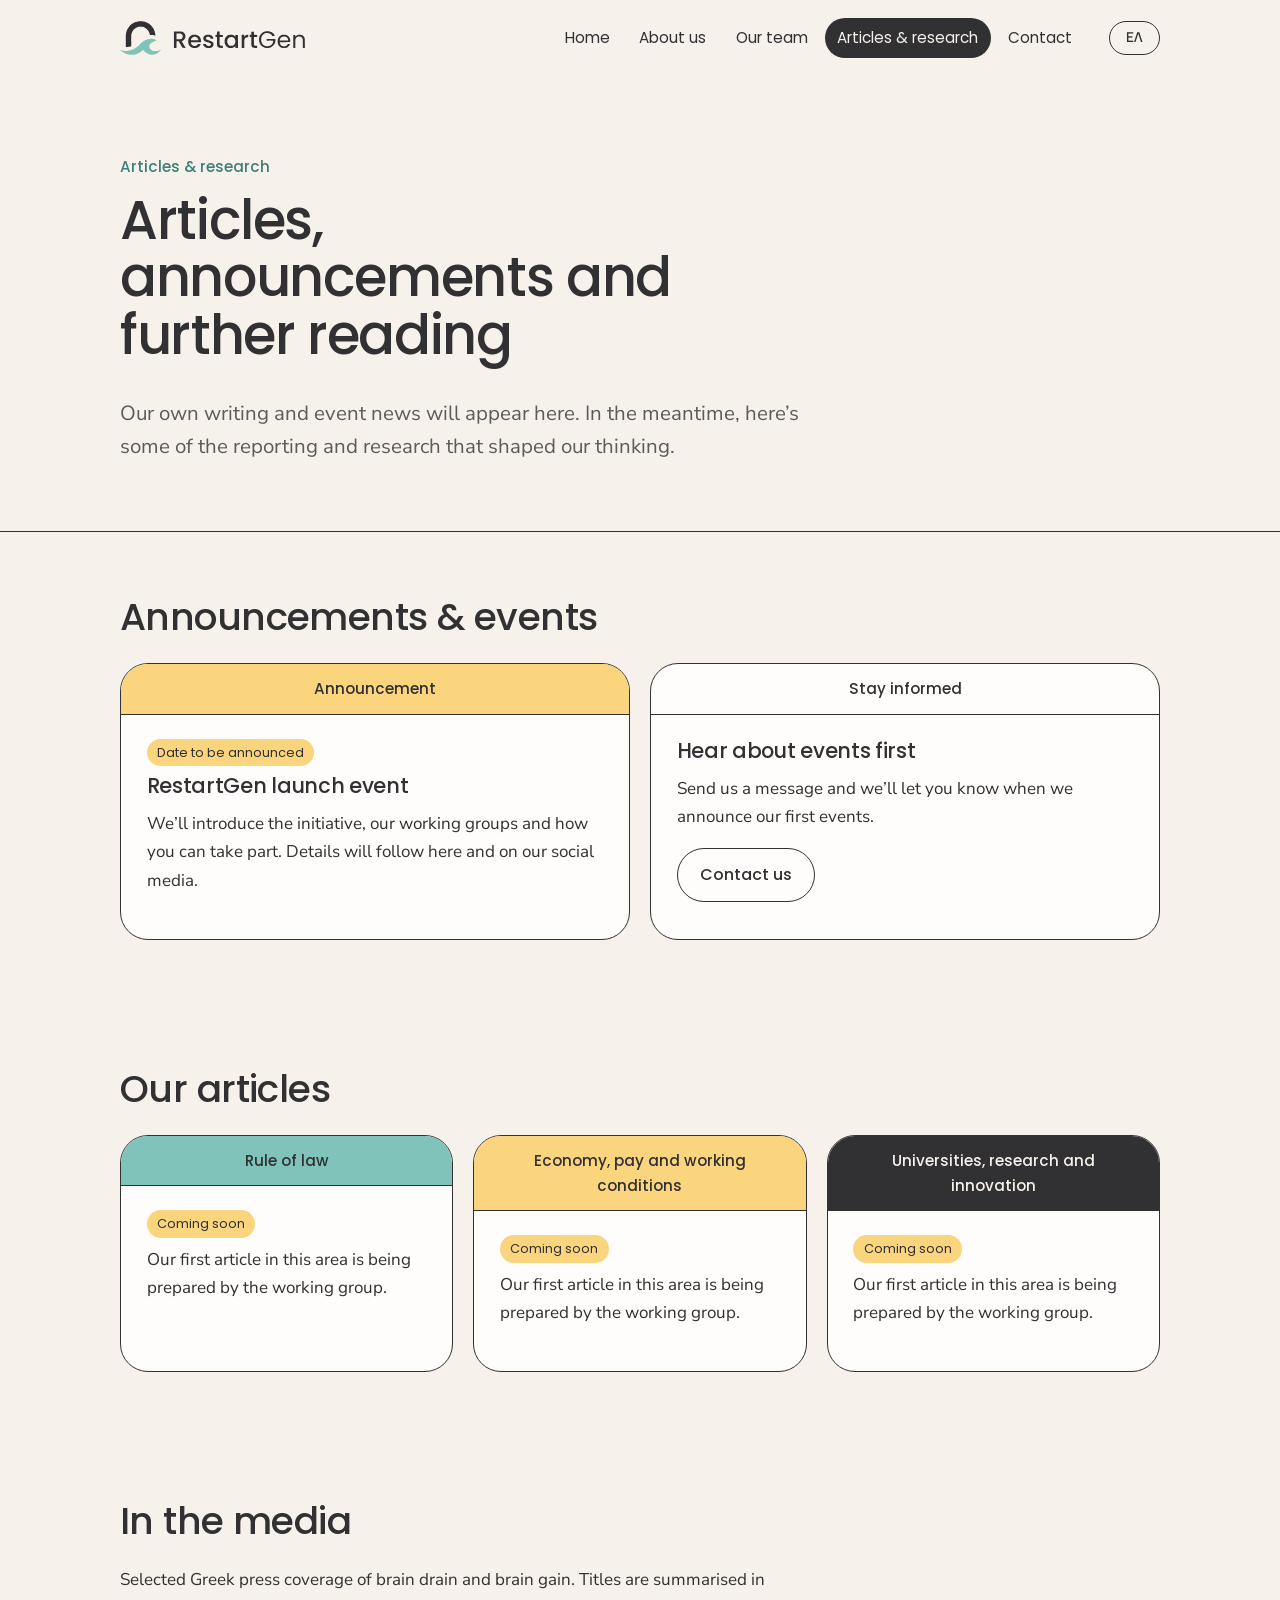
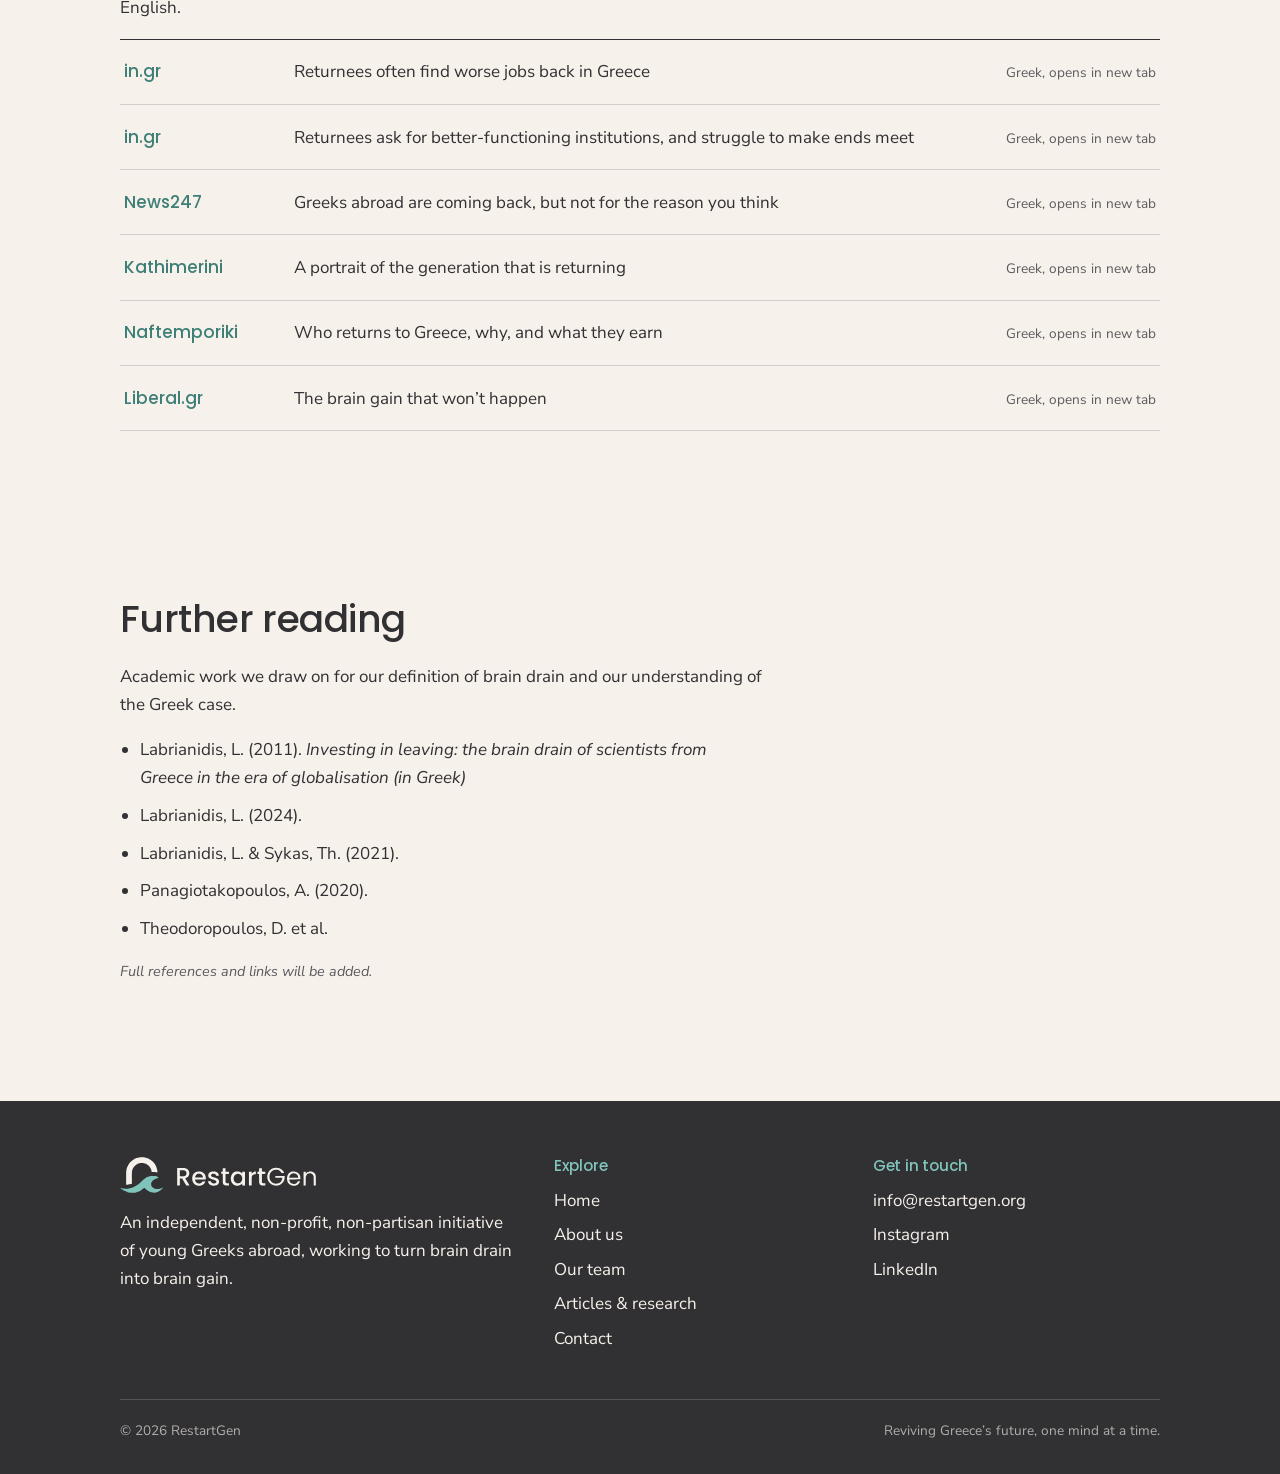
==== articles.html @ e57d02b1 "Add RestartGen website Static bilingual (EN/EL) site: home, about, team, articles and contact pages." ====
<!DOCTYPE html>
<html lang="en" data-lang="en">
<head>
<meta charset="utf-8">
<meta name="viewport" content="width=device-width, initial-scale=1">
<title>Articles &amp; research | RestartGen</title>
<meta name="description" content="RestartGen: an independent, non-profit initiative of young Greeks abroad working to turn Greek brain drain into brain gain.">
<meta property="og:title" content="Articles &amp; research | RestartGen">
<meta property="og:description" content="RestartGen: an independent, non-profit initiative of young Greeks abroad working to turn Greek brain drain into brain gain.">
<meta name="theme-color" content="#f7f1ec">
<link rel="icon" href="assets/favicon.svg" type="image/svg+xml">
<link rel="preconnect" href="https://fonts.googleapis.com">
<link rel="preconnect" href="https://fonts.gstatic.com" crossorigin>
<link href="https://fonts.googleapis.com/css2?family=Manrope:wght@400;500;600;700&family=Nunito+Sans:opsz,wght@6..12,400;6..12,600;6..12,700&family=Poppins:wght@400;500;600&display=swap" rel="stylesheet">
<link rel="stylesheet" href="css/style.css">
<script>try{if(localStorage.getItem('rg-lang')==='el'){document.documentElement.setAttribute('data-lang','el');document.documentElement.lang='el'}}catch(e){}</script>
</head>
<body data-title-en="Articles &amp; research | RestartGen" data-title-el="Άρθρα &amp; έρευνα | RestartGen">
<a class="skip" href="#main"><span lang="en">Skip to content</span><span lang="el">Μετάβαση στο περιεχόμενο</span></a>
<header class="site-header">
  <nav class="wrap nav" aria-label="Main">
    <a class="brand" href="index.html"><img src="assets/logo.svg" alt="RestartGen home" width="140" height="34"></a>
    <button class="menu-btn" aria-expanded="false" aria-controls="nav-links" data-aria-en="Open menu" data-aria-el="Άνοιγμα μενού" aria-label="Open menu">
      <svg viewBox="0 0 24 24" fill="none" stroke="currentColor" stroke-width="1.8" stroke-linecap="round"><path d="M4 7h16M4 12h16M4 17h16"/></svg>
    </button>
    <ul class="nav-links" id="nav-links"><li><a href="index.html"><span lang="en">Home</span><span lang="el">Αρχική</span></a></li><li><a href="about.html"><span lang="en">About us</span><span lang="el">Σχετικά με εμάς</span></a></li><li><a href="team.html"><span lang="en">Our team</span><span lang="el">Η ομάδα μας</span></a></li><li><a href="articles.html" aria-current="page"><span lang="en">Articles &amp; research</span><span lang="el">Άρθρα &amp; έρευνα</span></a></li><li><a href="contact.html"><span lang="en">Contact</span><span lang="el">Επικοινωνία</span></a></li></ul>
    <button class="lang-toggle" type="button" data-aria-en="Αλλαγή γλώσσας σε ελληνικά" data-aria-el="Switch language to English" aria-label="Αλλαγή γλώσσας σε ελληνικά"><span lang="en">ΕΛ</span><span lang="el">EN</span></button>
  </nav>
</header>
<main id="main">

<section class="page-hero">
  <div class="wrap">
    <p lang="en" class="kicker">Articles &amp; research</p><p lang="el" class="kicker">Άρθρα &amp; έρευνα</p>
    <h1 lang="en">Articles, announcements and further reading</h1><h1 lang="el">Άρθρα, ανακοινώσεις και περαιτέρω υλικό</h1>
    <p lang="en" class="lead">Our own writing and event news will appear here. In the meantime, here’s some of the reporting and research that shaped our thinking.</p><p lang="el" class="lead">Εδώ θα δημοσιεύονται τα άρθρα και οι ανακοινώσεις μας. Στο μεταξύ, ακολουθεί μέρος της αρθρογραφίας και της έρευνας που διαμόρφωσε τη σκέψη μας.</p>
  </div>
</section>
<section class="section-tight">
  <div class="wrap">
    <h2 lang="en">Announcements &amp; events</h2><h2 lang="el">Ανακοινώσεις &amp; εκδηλώσεις</h2>
    <!-- To add an announcement: copy the panel below and change the text, date and link. -->
    <div class="grid-2" style="margin-top:1.5rem">
      <div class="panel yellow"><div class="panel-label"><span lang="en">Announcement</span><span lang="el">Ανακοίνωση</span></div><div class="panel-body"><p class="card-meta"><span class="tag soon"><span lang="en">Date to be announced</span><span lang="el">Η ημερομηνία θα ανακοινωθεί</span></span></p><h3 lang="en">RestartGen launch event</h3><h3 lang="el">Εκδήλωση παρουσίασης του RestartGen</h3><p lang="en">We’ll introduce the initiative, our working groups and how you can take part. Details will follow here and on our social media.</p><p lang="el">Θα παρουσιάσουμε την πρωτοβουλία, τις ομάδες εργασίας και τρόπους συμμετοχής. Λεπτομέρειες σύντομα εδώ και στα μέσα κοινωνικής δικτύωσης.</p></div></div>
      <div class="panel "><div class="panel-label"><span lang="en">Stay informed</span><span lang="el">Μείνετε ενημερωμένοι</span></div><div class="panel-body"><h3 lang="en">Hear about events first</h3><h3 lang="el">Μάθετε πρώτοι για τις εκδηλώσεις</h3><p lang="en">Send us a message and we’ll let you know when we announce our first events.</p><p lang="el">Στείλτε μας μήνυμα και θα σας ενημερώσουμε όταν ανακοινώσουμε τις πρώτες μας εκδηλώσεις.</p><a class="btn btn-ghost" href="contact.html"><span lang="en">Contact us</span><span lang="el">Επικοινωνήστε μαζί μας</span></a></div></div>
    </div>
  </div>
</section>
<section class="section-tight">
  <div class="wrap">
    <h2 lang="en">Our articles</h2><h2 lang="el">Τα άρθρα μας</h2>
    <!-- To publish an article: replace a "Coming soon" panel with the title, date, a short summary and a link to the article page. -->
    <div class="grid-3" style="margin-top:1.5rem">
      <div class="panel teal"><div class="panel-label"><span lang="en">Rule of law</span><span lang="el">Κράτος Δικαίου</span></div><div class="panel-body"><p class="card-meta"><span class="tag soon"><span lang="en">Coming soon</span><span lang="el">Σύντομα</span></span></p><p lang="en">Our first article in this area is being prepared by the working group.</p><p lang="el">Το πρώτο μας άρθρο σε αυτόν τον άξονα ετοιμάζεται από την ομάδα εργασίας.</p></div></div><div class="panel yellow"><div class="panel-label"><span lang="en">Economy, pay and working conditions</span><span lang="el">Οικονομία, μισθοί και εργασιακές συνθήκες</span></div><div class="panel-body"><p class="card-meta"><span class="tag soon"><span lang="en">Coming soon</span><span lang="el">Σύντομα</span></span></p><p lang="en">Our first article in this area is being prepared by the working group.</p><p lang="el">Το πρώτο μας άρθρο σε αυτόν τον άξονα ετοιμάζεται από την ομάδα εργασίας.</p></div></div><div class="panel dark"><div class="panel-label"><span lang="en">Universities, research and innovation</span><span lang="el">Πανεπιστήμια, έρευνα και καινοτομία</span></div><div class="panel-body"><p class="card-meta"><span class="tag soon"><span lang="en">Coming soon</span><span lang="el">Σύντομα</span></span></p><p lang="en">Our first article in this area is being prepared by the working group.</p><p lang="el">Το πρώτο μας άρθρο σε αυτόν τον άξονα ετοιμάζεται από την ομάδα εργασίας.</p></div></div>
    </div>
  </div>
</section>
<section class="section-tight">
  <div class="wrap">
    <h2 lang="en">In the media</h2><h2 lang="el">Στα ΜΜΕ</h2>
    <p lang="en">Selected Greek press coverage of brain drain and brain gain. Titles are summarised in English.</p><p lang="el">Επιλεγμένη αρθρογραφία του ελληνικού Τύπου για το brain drain και το brain gain.</p>
    <ul class="link-list"><li><a href="https://www.in.gr/2024/10/31/economy/brain-drain-xeiroteres-douleies-vriskoun-osoi-gyrizoun-piso-stin-ellada/" target="_blank" rel="noopener"><span class="src">in.gr</span><span><span lang="en">Returnees often find worse jobs back in Greece</span><span lang="el">Όσοι γυρίζουν πίσω βρίσκουν χειρότερες δουλειές</span></span><span class="ext"><span lang="en">Greek, opens in new tab</span><span lang="el">Νέα καρτέλα</span></span></a></li><li><a href="https://www.in.gr/2024/10/29/economy/oikonomikes-eidiseis/brain-gain-kalyteri-leitourgia-ton-thesmon-zitoun-oi-epanapatristhentes-dyskola-ta-vgazoun-pera-stin-ellada/" target="_blank" rel="noopener"><span class="src">in.gr</span><span><span lang="en">Returnees ask for better-functioning institutions, and struggle to make ends meet</span><span lang="el">Οι επαναπατρισθέντες ζητούν καλύτερη λειτουργία των θεσμών και δυσκολεύονται να τα βγάλουν πέρα</span></span><span class="ext"><span lang="en">Greek, opens in new tab</span><span lang="el">Νέα καρτέλα</span></span></a></li><li><a href="https://www.news247.gr/magazine/reportage/brain-gain-oi-ellines-tou-exoterikou-girizoun-alla-oxi-gi-afto-pou-nomizeis/" target="_blank" rel="noopener"><span class="src">News247</span><span><span lang="en">Greeks abroad are coming back, but not for the reason you think</span><span lang="el">Οι Έλληνες του εξωτερικού γυρίζουν, αλλά όχι γι’ αυτό που νομίζεις</span></span><span class="ext"><span lang="en">Greek, opens in new tab</span><span lang="el">Νέα καρτέλα</span></span></a></li><li><a href="https://www.kathimerini.gr/society/563291455/brain-gain-i-aktinografia-tis-genias-poy-epistrefei/" target="_blank" rel="noopener"><span class="src">Kathimerini</span><span><span lang="en">A portrait of the generation that is returning</span><span lang="el">Η ακτινογραφία της γενιάς που επιστρέφει</span></span><span class="ext"><span lang="en">Greek, opens in new tab</span><span lang="el">Νέα καρτέλα</span></span></a></li><li><a href="https://www.naftemporiki.gr/finance/economy/1810088/brain-drain-poioi-kai-giati-epistrefoyn-stin-ellada-poios-o-mesos-misthos-toys/" target="_blank" rel="noopener"><span class="src">Naftemporiki</span><span><span lang="en">Who returns to Greece, why, and what they earn</span><span lang="el">Ποιοι και γιατί επιστρέφουν στην Ελλάδα και ποιος ο μέσος μισθός τους</span></span><span class="ext"><span lang="en">Greek, opens in new tab</span><span lang="el">Νέα καρτέλα</span></span></a></li><li><a href="https://www.liberal.gr/oikonomia/brain-gain-poy-den-tha-symbei" target="_blank" rel="noopener"><span class="src">Liberal.gr</span><span><span lang="en">The brain gain that won’t happen</span><span lang="el">Το brain gain που δεν θα συμβεί</span></span><span class="ext"><span lang="en">Greek, opens in new tab</span><span lang="el">Νέα καρτέλα</span></span></a></li></ul>
  </div>
</section>
<section class="section">
  <div class="wrap">
    <h2 lang="en">Further reading</h2><h2 lang="el">Βιβλιογραφία</h2>
    <p lang="en">Academic work we draw on for our definition of brain drain and our understanding of the Greek case.</p><p lang="el">Ακαδημαϊκή βιβλιογραφία στην οποία βασίζεται ο ορισμός του brain drain και η κατανόηση της ελληνικής περίπτωσης.</p>
    <ul class="refs">
      <li>Labrianidis, L. (2011). <span lang="en"><em>Investing in leaving: the brain drain of scientists from Greece in the era of globalisation (in Greek)</em></span><span lang="el"><em>Επενδύοντας στη φυγή: η διαρροή επιστημόνων από την Ελλάδα την εποχή της παγκοσμιοποίησης</em></span></li>
      <li>Labrianidis, L. (2024).</li>
      <li><span lang="en">Labrianidis, L. &amp; Sykas, Th. (2021).</span><span lang="el">Λαμπριανίδης, Λ. &amp; Σύκας, Θ. (2021).</span></li>
      <li>Panagiotakopoulos, A. (2020).</li>
      <li>Theodoropoulos, D. et al.</li>
    </ul>
    <p lang="en" class="placeholder-note">Full references and links will be added.</p><p lang="el" class="placeholder-note">Οι πλήρεις παραπομπές και σύνδεσμοι θα προστεθούν.</p>
  </div>
</section>

</main>
<footer class="site-footer">
  <div class="wrap">
    <div class="footer-grid">
      <div>
        <img src="assets/logo-cream.svg" alt="RestartGen" width="150" height="36">
        <p lang="en">An independent, non-profit, non-partisan initiative of young Greeks abroad, working to turn brain drain into brain gain.</p><p lang="el">Μια ανεξάρτητη, μη κερδοσκοπική, μη κομματική πρωτοβουλία νέων Ελλήνων του εξωτερικού για τη μεταστροφή του brain drain σε brain gain.</p>
      </div>
      <div>
        <h4><span lang="en">Explore</span><span lang="el">Πλοήγηση</span></h4>
        <ul><li><a href="index.html"><span lang="en">Home</span><span lang="el">Αρχική</span></a></li><li><a href="about.html"><span lang="en">About us</span><span lang="el">Σχετικά με εμάς</span></a></li><li><a href="team.html"><span lang="en">Our team</span><span lang="el">Η ομάδα μας</span></a></li><li><a href="articles.html"><span lang="en">Articles &amp; research</span><span lang="el">Άρθρα &amp; έρευνα</span></a></li><li><a href="contact.html"><span lang="en">Contact</span><span lang="el">Επικοινωνία</span></a></li></ul>
      </div>
      <div>
        <h4><span lang="en">Get in touch</span><span lang="el">Επικοινωνία</span></h4>
        <ul>
          <li><a href="mailto:info@restartgen.org">info@restartgen.org</a></li>
          <li><a href="https://www.instagram.com/restartgen/" target="_blank" rel="noopener">Instagram</a></li>
          <li><a href="https://www.linkedin.com/company/restartgen/" target="_blank" rel="noopener">LinkedIn</a></li>
        </ul>
      </div>
    </div>
    <div class="footer-small">
      <span>© <span data-year>2026</span> RestartGen</span>
      <span><span lang="en">Reviving Greece’s future, one mind at a time.</span><span lang="el">Αναζωογονώντας το μέλλον της Ελλάδας, ένα μυαλό τη φορά.</span></span>
    </div>
  </div>
</footer>
<script src="js/main.js"></script>
</body>
</html>
---- css/style.css ----
/* RestartGen — site styles
   Brand: Poppins (headings), Avenir Next (body). Greek text falls back to Manrope,
   because Poppins and Nunito Sans have no Greek glyphs. */
:root{
  --teal:#7fc3ba;      /* brand teal */
  --teal-deep:#3d7f76; /* darker teal for small text & links (readable on cream) */
  --yellow:#fad57e;    /* brand yellow */
  --ink:#313032;       /* brand charcoal */
  --cream:#f7f1ec;     /* brand cream */
  --paper:#fffdfb;     /* panel surface */
  --ink-soft:#5b5a5d;
  --line:#313032;
  --font-head:"Poppins","Manrope",system-ui,sans-serif;
  --font-body:"Avenir Next","Nunito Sans","Manrope",system-ui,sans-serif;
  --wrap:1120px;
  --r-lg:28px; --r-md:18px;
}
:lang(el){
  --font-head:"Manrope","Poppins",system-ui,sans-serif;
  --font-body:"Manrope","Nunito Sans",system-ui,sans-serif;
}
*,*::before,*::after{box-sizing:border-box}
html{scroll-behavior:smooth;-webkit-text-size-adjust:100%}
@media (prefers-reduced-motion:reduce){html{scroll-behavior:auto}*{animation:none!important;transition:none!important}}
body{margin:0;background:var(--cream);color:var(--ink);font-family:var(--font-body);font-size:1.0625rem;line-height:1.65}
img,svg{max-width:100%;display:block}
a{color:var(--teal-deep);text-underline-offset:.18em;text-decoration-thickness:1.5px}
a:hover{color:var(--ink)}
:focus-visible{outline:3px solid var(--teal-deep);outline-offset:3px;border-radius:6px}
h1,h2,h3,h4{font-family:var(--font-head);font-weight:500;line-height:1.15;letter-spacing:-.015em;margin:0 0 .6em}
h1{font-size:clamp(2.3rem,5.4vw,4.2rem);line-height:1.06;letter-spacing:-.025em}
h2{font-size:clamp(1.65rem,3vw,2.35rem)}
h3{font-size:1.3rem}
p{margin:0 0 1em;max-width:66ch}
ul{padding-left:1.2em;margin:0 0 1em}
li{margin-bottom:.35em;max-width:62ch}

/* language switching: only the active language is shown */
html[data-lang="en"] [lang="el"]:not(html),
html[data-lang="el"] [lang="en"]:not(html){display:none!important}

.wrap{max-width:var(--wrap);margin:0 auto;padding:0 clamp(1.25rem,4vw,2.5rem)}
.skip{position:absolute;left:-999px;top:0;background:var(--ink);color:var(--cream);padding:.6rem 1rem;z-index:100}
.skip:focus{left:1rem;top:1rem}

/* header */
.site-header{position:sticky;top:0;z-index:50;background:rgba(247,241,236,.94);backdrop-filter:blur(8px);border-bottom:1.5px solid transparent;transition:border-color .2s}
.site-header.scrolled{border-bottom-color:rgba(49,48,50,.12)}
.nav{display:flex;align-items:center;gap:1.5rem;height:76px}
.brand img{height:34px;width:auto}
.nav-links{display:flex;gap:.25rem;margin-left:auto;list-style:none;padding:0;margin-bottom:0}
.nav-links li{margin:0}
.nav-links a{display:block;padding:.45rem .8rem;border-radius:999px;color:var(--ink);text-decoration:none;font-family:var(--font-head);font-size:.95rem}
.nav-links a:hover{background:rgba(127,195,186,.25)}
.nav-links a[aria-current="page"]{background:var(--ink);color:var(--cream)}
.lang-toggle{font-family:var(--font-head);font-size:.85rem;font-weight:600;border:1.5px solid var(--ink);background:transparent;color:var(--ink);border-radius:999px;padding:.35rem .8rem;cursor:pointer;min-width:3.2rem}
.lang-toggle:hover{background:var(--yellow)}
.menu-btn{display:none;background:none;border:0;padding:.5rem;cursor:pointer;color:var(--ink)}
.menu-btn svg{width:28px;height:28px}
@media (max-width:900px){
  .menu-btn{display:block;margin-left:auto}
  .lang-toggle{order:3}
  .nav-links{position:absolute;top:76px;left:0;right:0;flex-direction:column;background:var(--cream);padding:.75rem clamp(1.25rem,4vw,2.5rem) 1.5rem;border-bottom:1.5px solid rgba(49,48,50,.15);display:none;margin:0}
  .nav-links.open{display:flex}
  .nav-links a{padding:.75rem 1rem;font-size:1.05rem}
}

/* buttons */
.btn{display:inline-flex;align-items:center;gap:.5rem;font-family:var(--font-head);font-weight:500;font-size:1rem;padding:.8rem 1.4rem;border-radius:999px;text-decoration:none;border:1.5px solid var(--ink);cursor:pointer;transition:background .15s,color .15s}
.btn-primary{background:var(--ink);color:var(--cream)}
.btn-primary:hover{background:var(--teal-deep);border-color:var(--teal-deep);color:#fff}
.btn-ghost{background:transparent;color:var(--ink)}
.btn-ghost:hover{background:var(--yellow);color:var(--ink)}
.btn-row{display:flex;flex-wrap:wrap;gap:.75rem;margin-top:1.75rem}

/* sections */
.section{padding:clamp(3.5rem,8vw,6.5rem) 0}
.section-tight{padding:clamp(2.5rem,5vw,4rem) 0}
.lead{font-size:clamp(1.1rem,1.6vw,1.3rem);line-height:1.6;color:var(--ink-soft);max-width:58ch}
.kicker{font-family:var(--font-head);font-size:.95rem;color:var(--teal-deep);margin-bottom:.8rem;font-weight:500}

/* home hero: the brand mark is the hero */
.hero{position:relative;overflow:hidden;padding:clamp(3rem,7vw,6rem) 0 clamp(3.5rem,8vw,7rem)}
.hero-grid{display:grid;grid-template-columns:minmax(0,1.25fr) minmax(0,1fr);gap:clamp(1.5rem,4vw,4rem);align-items:center}
.hero h1{max-width:13ch}
.hero-mark{width:min(100%,460px);height:auto;justify-self:end;animation:rise 1.1s cubic-bezier(.2,.7,.2,1) both}
@keyframes rise{from{opacity:0;transform:translateY(28px)}to{opacity:1;transform:none}}
@media (max-width:820px){.hero-grid{grid-template-columns:1fr}.hero-mark{width:140px;justify-self:start;order:-1}}

/* page hero (inner pages) */
.page-hero{padding:clamp(3rem,6vw,5rem) 0 clamp(2rem,4vw,3rem);border-bottom:1.5px solid var(--line)}
.page-hero h1{font-size:clamp(2.1rem,4.5vw,3.4rem);max-width:18ch}

/* panels: the labelled box from the brand guidelines */
.panel{background:var(--paper);border:1.5px solid var(--line);border-radius:var(--r-lg);overflow:hidden;display:flex;flex-direction:column}
.panel-label{font-family:var(--font-head);font-size:.95rem;font-weight:500;padding:.75rem 1.5rem;border-bottom:1.5px solid var(--line);text-align:center}
.panel-body{padding:1.5rem 1.6rem 1.7rem;flex:1}
.panel-body p:last-child,.panel-body ul:last-child{margin-bottom:0}
.panel.teal .panel-label{background:var(--teal)}
.panel.yellow .panel-label{background:var(--yellow)}
.panel.dark .panel-label{background:var(--ink);color:var(--cream)}
a.panel{color:inherit;text-decoration:none;transition:transform .15s}
a.panel:hover{transform:translateY(-3px)}
a.panel:hover .panel-label{background:var(--yellow)}
.grid-3{display:grid;grid-template-columns:repeat(3,minmax(0,1fr));gap:1.25rem}
.grid-2{display:grid;grid-template-columns:repeat(2,minmax(0,1fr));gap:1.25rem}
@media (max-width:900px){.grid-3{grid-template-columns:1fr}}
@media (max-width:700px){.grid-2{grid-template-columns:1fr}}
.section-head{display:flex;justify-content:space-between;align-items:end;gap:2rem;flex-wrap:wrap;margin-bottom:2rem}
.section-head h2{margin:0;max-width:22ch}

/* "what we do" – plain columns divided by rules, not cards */
.pillars{display:grid;grid-template-columns:repeat(3,1fr);border-top:1.5px solid var(--line)}
.pillars > div{padding:1.6rem 1.6rem 0 0}
.pillars > div + div{padding-left:1.6rem;border-left:1.5px solid rgba(49,48,50,.2)}
@media (max-width:820px){.pillars{grid-template-columns:1fr}.pillars>div+div{padding-left:0;border-left:0;border-top:1.5px solid rgba(49,48,50,.2)}.pillars>div{padding:1.4rem 0}}

/* dark band with the yellow wave asset */
.band{background:var(--ink);color:var(--cream);position:relative;overflow:hidden}
.band a{color:var(--yellow)}
.band .lead{color:rgba(247,241,236,.8)}
.band-grid{display:grid;grid-template-columns:auto 1fr;gap:clamp(1.5rem,5vw,4rem);align-items:center}
.band-wave{width:clamp(120px,18vw,220px)}
.band h2{max-width:24ch}
.band .btn-ghost{border-color:var(--cream);color:var(--cream)}
.band .btn-ghost:hover{background:var(--yellow);color:var(--ink);border-color:var(--yellow)}
@media (max-width:700px){.band-grid{grid-template-columns:1fr}}

/* about page */
.doc{display:grid;grid-template-columns:220px minmax(0,1fr);gap:clamp(2rem,5vw,4.5rem);align-items:start}
.toc{position:sticky;top:100px;font-family:var(--font-head);font-size:.92rem}
.toc ol{list-style:none;padding:0;margin:0;border-left:1.5px solid rgba(49,48,50,.2)}
.toc li{margin:0}
.toc a{display:block;padding:.35rem 0 .35rem 1rem;color:var(--ink-soft);text-decoration:none;margin-left:-1.5px;border-left:1.5px solid transparent}
.toc a:hover,.toc a.active{color:var(--ink);border-left-color:var(--teal-deep)}
.doc section{padding-bottom:3rem;margin-bottom:3rem;border-bottom:1.5px solid rgba(49,48,50,.15);scroll-margin-top:100px}
.doc section:last-child{border-bottom:0}
.quote{font-family:var(--font-head);font-size:clamp(1.3rem,2.4vw,1.75rem);line-height:1.35;border-left:4px solid var(--yellow);padding-left:1.25rem;margin:1.5rem 0;max-width:34ch}
.signoff{font-family:var(--font-head);color:var(--ink-soft)}
@media (max-width:900px){.doc{grid-template-columns:1fr}.toc{position:static}.toc ol{display:flex;flex-wrap:wrap;gap:.25rem .5rem;border:0}.toc a{border:1.5px solid rgba(49,48,50,.25);border-radius:999px;padding:.3rem .8rem;margin:0}}
.def-list{display:grid;grid-template-columns:repeat(2,minmax(0,1fr));gap:1rem;margin-top:1.5rem}
@media (max-width:700px){.def-list{grid-template-columns:1fr}}
.def{background:var(--paper);border:1.5px solid var(--line);border-radius:var(--r-md);padding:1.2rem 1.3rem}
.def strong{display:block;font-family:var(--font-head);font-weight:500;margin-bottom:.3rem}
.means{display:grid;grid-template-columns:repeat(2,minmax(0,1fr));gap:.5rem 2rem;list-style:none;padding:0}
.means li{padding:.6rem 0 .6rem 1.6rem;border-bottom:1px solid rgba(49,48,50,.15);position:relative;margin:0}
.means li::before{content:"";position:absolute;left:0;top:1.05rem;width:.7rem;height:.7rem;border-radius:50%;background:var(--teal)}
@media (max-width:700px){.means{grid-template-columns:1fr}}

/* team */
.person{text-align:left}
.avatar{aspect-ratio:1;border-radius:50%;background:var(--teal);display:grid;place-items:center;width:132px;margin-bottom:1.1rem;font-family:var(--font-head);font-size:2.4rem;font-weight:500;color:var(--ink);overflow:hidden;position:relative}
.avatar img{width:100%;height:100%;object-fit:cover}
.avatar.yellow{background:var(--yellow)}
.avatar.empty{background:transparent;border:1.5px dashed rgba(49,48,50,.45);color:var(--ink-soft);font-size:1.6rem}
.person h3{margin-bottom:.15rem}
.role{color:var(--teal-deep);font-family:var(--font-head);font-size:.95rem;margin-bottom:.8rem}
.placeholder-note{font-size:.9rem;color:var(--ink-soft);font-style:italic}

/* articles */
.card-meta{font-size:.88rem;color:var(--ink-soft);margin-bottom:.5rem}
.tag{display:inline-block;font-family:var(--font-head);font-size:.8rem;padding:.2rem .65rem;border-radius:999px;background:rgba(127,195,186,.35);color:var(--ink);margin-right:.35rem}
.tag.soon{background:var(--yellow)}
.link-list{list-style:none;padding:0;margin:0;border-top:1.5px solid var(--line)}
.link-list li{margin:0;max-width:none;border-bottom:1px solid rgba(49,48,50,.18)}
.link-list a{display:grid;grid-template-columns:150px minmax(0,1fr) auto;gap:1.25rem;align-items:baseline;padding:1.1rem .25rem;color:var(--ink);text-decoration:none}
.link-list a:hover{background:var(--paper)}
.link-list .src{font-family:var(--font-head);font-weight:500;color:var(--teal-deep)}
.link-list .ext{font-size:.85rem;color:var(--ink-soft)}
@media (max-width:700px){.link-list a{grid-template-columns:1fr;gap:.2rem}}
.refs li{margin-bottom:.6rem}

/* contact */
.contact-grid{display:grid;grid-template-columns:minmax(0,1.4fr) minmax(0,1fr);gap:clamp(1.5rem,4vw,3.5rem);align-items:start}
@media (max-width:860px){.contact-grid{grid-template-columns:1fr}}
.form{display:grid;gap:1.1rem}
.field label{display:block;font-family:var(--font-head);font-size:.95rem;font-weight:500;margin-bottom:.35rem}
.field input,.field select,.field textarea{width:100%;font:inherit;color:var(--ink);background:#fff;border:1.5px solid var(--line);border-radius:14px;padding:.75rem .9rem}
.field textarea{min-height:170px;resize:vertical}
.field input:focus,.field select:focus,.field textarea:focus{outline:3px solid var(--teal);outline-offset:1px}
.row-2{display:grid;grid-template-columns:1fr 1fr;gap:1.1rem}
@media (max-width:560px){.row-2{grid-template-columns:1fr}}
.check{display:flex;gap:.6rem;align-items:flex-start;font-size:.95rem}
.check input{margin-top:.35rem;width:1.1rem;height:1.1rem;accent-color:var(--teal-deep)}
.hidden{display:none}
.side-list{list-style:none;padding:0;margin:0}
.side-list li{padding:.55rem 0;border-bottom:1px solid rgba(49,48,50,.15);margin:0}

/* footer */
.site-footer{background:var(--ink);color:var(--cream);padding:3.5rem 0 2rem;margin-top:0}
.site-footer a{color:var(--cream);text-decoration:none}
.site-footer a:hover{color:var(--yellow)}
.footer-grid{display:grid;grid-template-columns:1.4fr 1fr 1fr;gap:2rem}
.footer-grid img{height:36px;width:auto;margin-bottom:1rem}
.footer-grid h4{font-size:.95rem;color:var(--teal);margin-bottom:.8rem}
.footer-grid ul{list-style:none;padding:0;margin:0}
.footer-grid li{margin-bottom:.4rem}
.footer-small{margin-top:2.5rem;padding-top:1.25rem;border-top:1px solid rgba(247,241,236,.18);font-size:.85rem;color:rgba(247,241,236,.65);display:flex;justify-content:space-between;flex-wrap:wrap;gap:1rem}
@media (max-width:760px){.footer-grid{grid-template-columns:1fr}}

/* contact page: text on the left, the tall phone on the right */
.contact-page{padding:clamp(3rem,7vw,6rem) 0 clamp(4rem,9vw,7.5rem)}
.contact-split{display:grid;grid-template-columns:minmax(0,1.45fr) minmax(0,1fr);gap:clamp(2rem,5vw,4rem);align-items:start}
.contact-title{font-size:clamp(3rem,8vw,6.4rem);white-space:nowrap;line-height:.95;letter-spacing:-.04em;margin:0 0 clamp(1.5rem,3vw,2.5rem);max-width:none}
:lang(el) .contact-title{letter-spacing:-.025em;font-size:clamp(2.4rem,6.4vw,5.2rem)}
.contact-intro{font-family:var(--font-head);font-size:clamp(1.25rem,2vw,1.6rem);line-height:1.42;letter-spacing:-.01em;max-width:32ch;margin-bottom:clamp(2rem,4vw,3rem)}
.contact-details{margin:0;display:grid;grid-template-columns:repeat(2,max-content);gap:1.5rem clamp(2.5rem,6vw,5rem);border-top:1.5px solid var(--line);padding-top:1.5rem;max-width:36rem}
.contact-details dt{font-family:var(--font-head);font-weight:500;font-size:.95rem;color:var(--teal-deep);margin-bottom:.45rem}
.contact-details dd{margin:0;display:flex;flex-wrap:wrap;gap:.3rem 1.1rem}
.contact-details dd a{color:var(--ink)}
.contact-illus{justify-self:start;padding-left:clamp(0rem,2vw,2rem)}
.contact-illus img{height:clamp(380px,40vw,540px);width:auto}
@media (max-width:760px){
  .contact-split{grid-template-columns:minmax(0,1fr) auto;gap:1.25rem}
  .contact-illus{grid-column:2;grid-row:1;padding:0}
  .contact-illus img{height:min(260px,62vw)}
  .contact-text{display:contents}
  .contact-title{grid-column:1;grid-row:1;align-self:center;margin:0;white-space:normal}
  .contact-intro,.contact-details{grid-column:1 / -1}
  .contact-details{grid-template-columns:1fr}
}

/* team page */
.team-grid{display:grid;grid-template-columns:repeat(3,minmax(0,1fr));gap:2.5rem 1.5rem;margin-top:1.75rem}
@media (max-width:860px){.team-grid{grid-template-columns:repeat(2,minmax(0,1fr))}}
@media (max-width:520px){.team-grid{gap:2rem 1rem}.team-grid .avatar{width:96px;font-size:1.8rem}}
.team-map-wrap{position:relative;margin:1.75rem 0 0;border:1.5px solid var(--line);border-radius:var(--r-lg);overflow:hidden;background:var(--cream)}
.team-map-wrap img,.team-map-pins{display:block;width:100%;height:auto}
.team-map-pins{position:absolute;inset:0;height:100%}
.map-label{font-family:var(--font-head);fill:var(--ink)}
.map-country{font-size:17px;font-weight:500}
.map-count{font-size:13px}
@media (max-width:700px){
  .team-map-wrap{overflow-x:auto;-webkit-overflow-scrolling:touch}
  .team-map-inner{width:720px}
}
.team-map-inner{position:relative}

.map-hint{display:none;margin-top:.6rem}
@media (max-width:700px){.map-hint{display:block}}
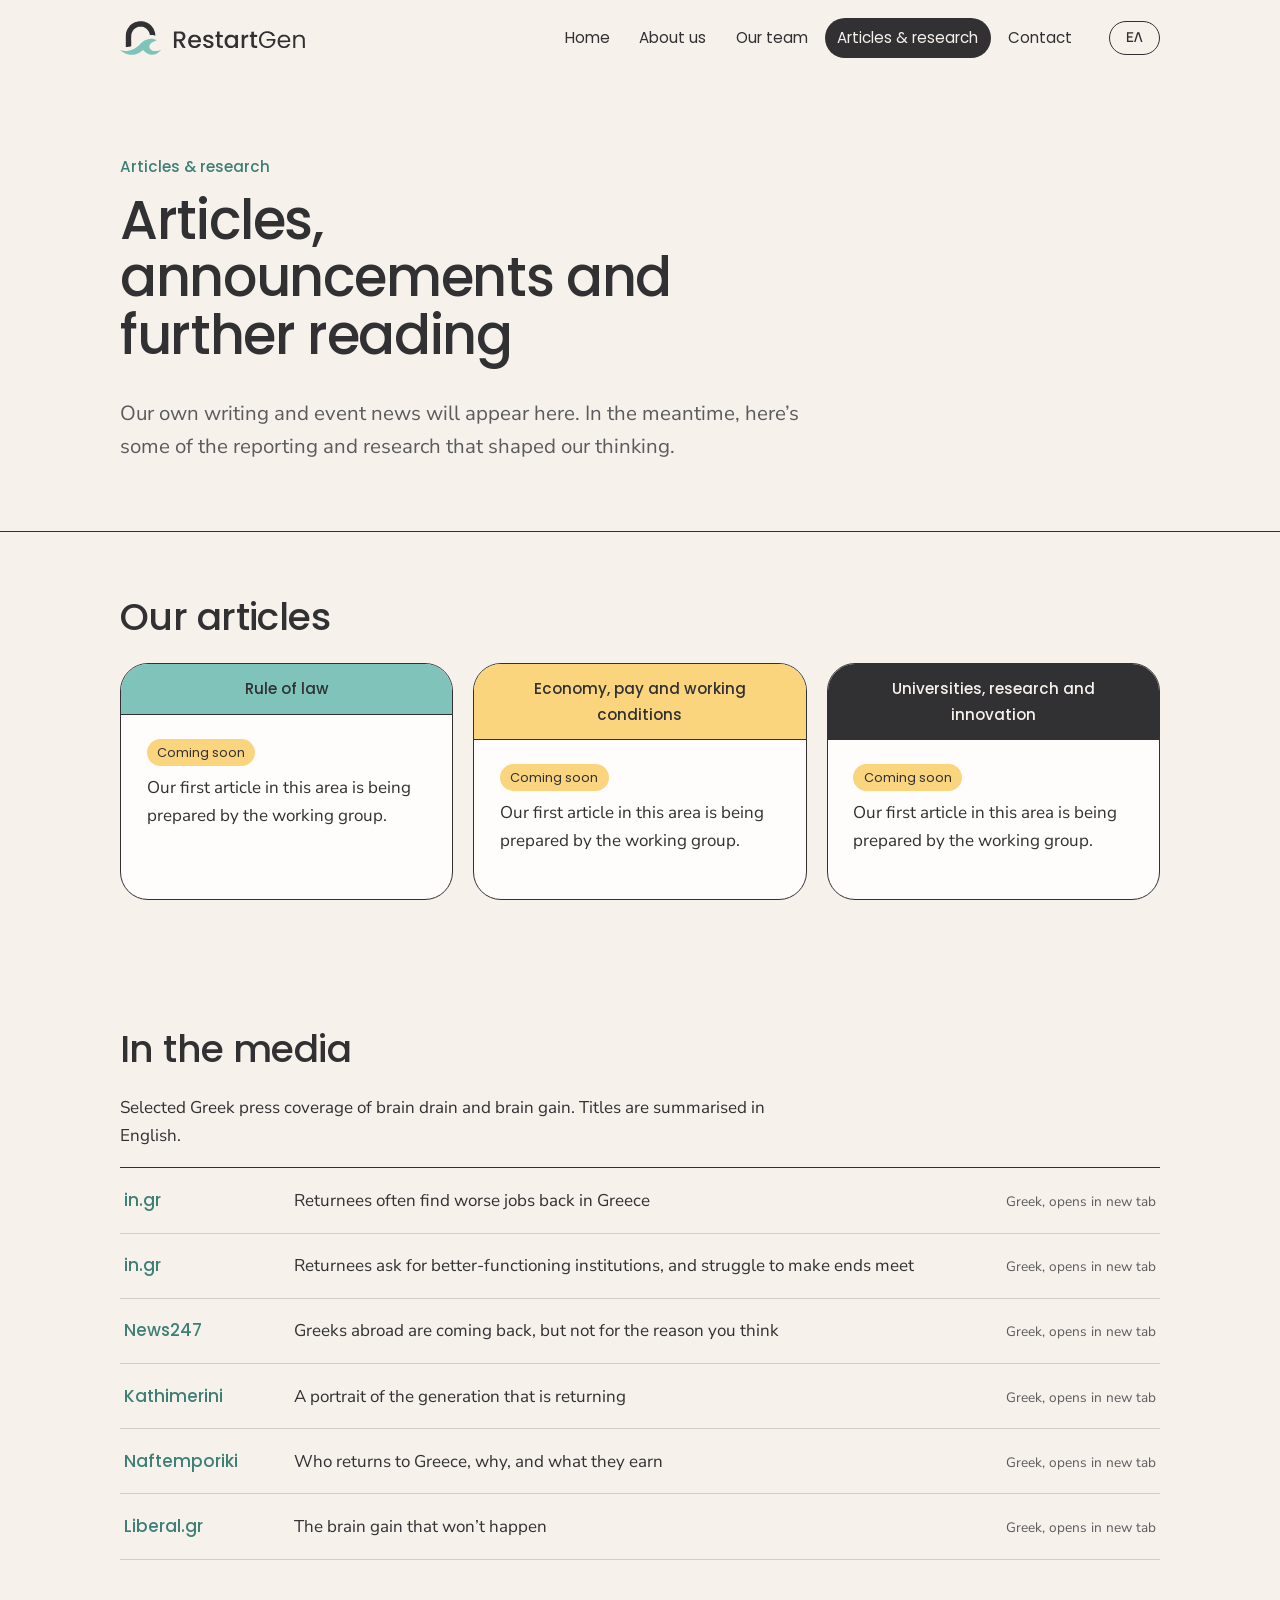
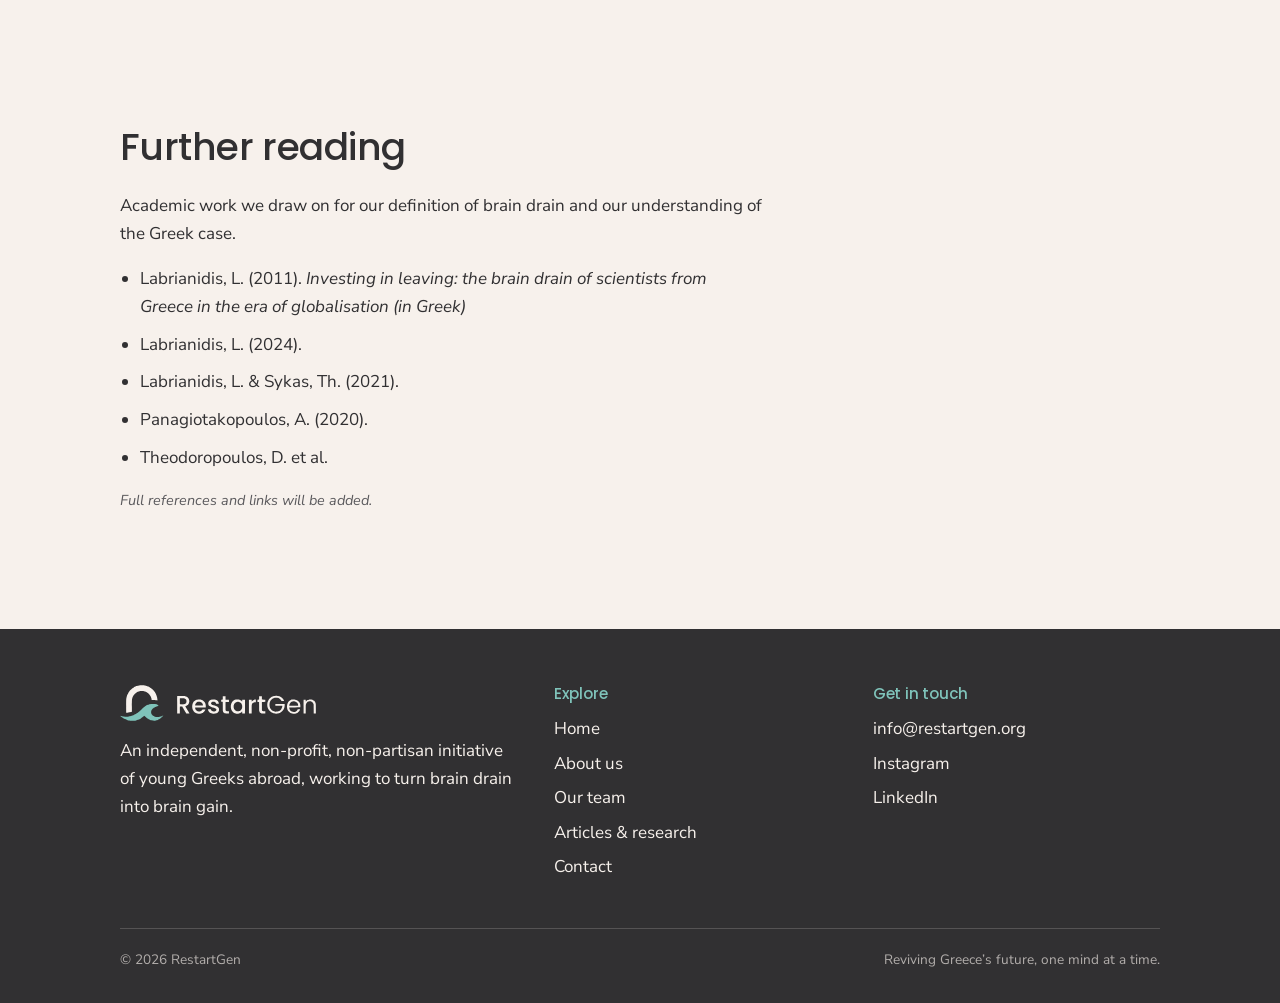
==== commit 03b534e9: "Remove Announcements & events section from Articles page Co-Authored-By: Claude Opus 5.5 <noreply@an" ====
--- a/articles.html
+++ b/articles.html
@@ -34,16 +34,6 @@
     <p lang="en" class="kicker">Articles &amp; research</p><p lang="el" class="kicker">Άρθρα &amp; έρευνα</p>
     <h1 lang="en">Articles, announcements and further reading</h1><h1 lang="el">Άρθρα, ανακοινώσεις και περαιτέρω υλικό</h1>
     <p lang="en" class="lead">Our own writing and event news will appear here. In the meantime, here’s some of the reporting and research that shaped our thinking.</p><p lang="el" class="lead">Εδώ θα δημοσιεύονται τα άρθρα και οι ανακοινώσεις μας. Στο μεταξύ, ακολουθεί μέρος της αρθρογραφίας και της έρευνας που διαμόρφωσε τη σκέψη μας.</p>
-  </div>
-</section>
-<section class="section-tight">
-  <div class="wrap">
-    <h2 lang="en">Announcements &amp; events</h2><h2 lang="el">Ανακοινώσεις &amp; εκδηλώσεις</h2>
-    <!-- To add an announcement: copy the panel below and change the text, date and link. -->
-    <div class="grid-2" style="margin-top:1.5rem">
-      <div class="panel yellow"><div class="panel-label"><span lang="en">Announcement</span><span lang="el">Ανακοίνωση</span></div><div class="panel-body"><p class="card-meta"><span class="tag soon"><span lang="en">Date to be announced</span><span lang="el">Η ημερομηνία θα ανακοινωθεί</span></span></p><h3 lang="en">RestartGen launch event</h3><h3 lang="el">Εκδήλωση παρουσίασης του RestartGen</h3><p lang="en">We’ll introduce the initiative, our working groups and how you can take part. Details will follow here and on our social media.</p><p lang="el">Θα παρουσιάσουμε την πρωτοβουλία, τις ομάδες εργασίας και τρόπους συμμετοχής. Λεπτομέρειες σύντομα εδώ και στα μέσα κοινωνικής δικτύωσης.</p></div></div>
-      <div class="panel "><div class="panel-label"><span lang="en">Stay informed</span><span lang="el">Μείνετε ενημερωμένοι</span></div><div class="panel-body"><h3 lang="en">Hear about events first</h3><h3 lang="el">Μάθετε πρώτοι για τις εκδηλώσεις</h3><p lang="en">Send us a message and we’ll let you know when we announce our first events.</p><p lang="el">Στείλτε μας μήνυμα και θα σας ενημερώσουμε όταν ανακοινώσουμε τις πρώτες μας εκδηλώσεις.</p><a class="btn btn-ghost" href="contact.html"><span lang="en">Contact us</span><span lang="el">Επικοινωνήστε μαζί μας</span></a></div></div>
-    </div>
   </div>
 </section>
 <section class="section-tight">
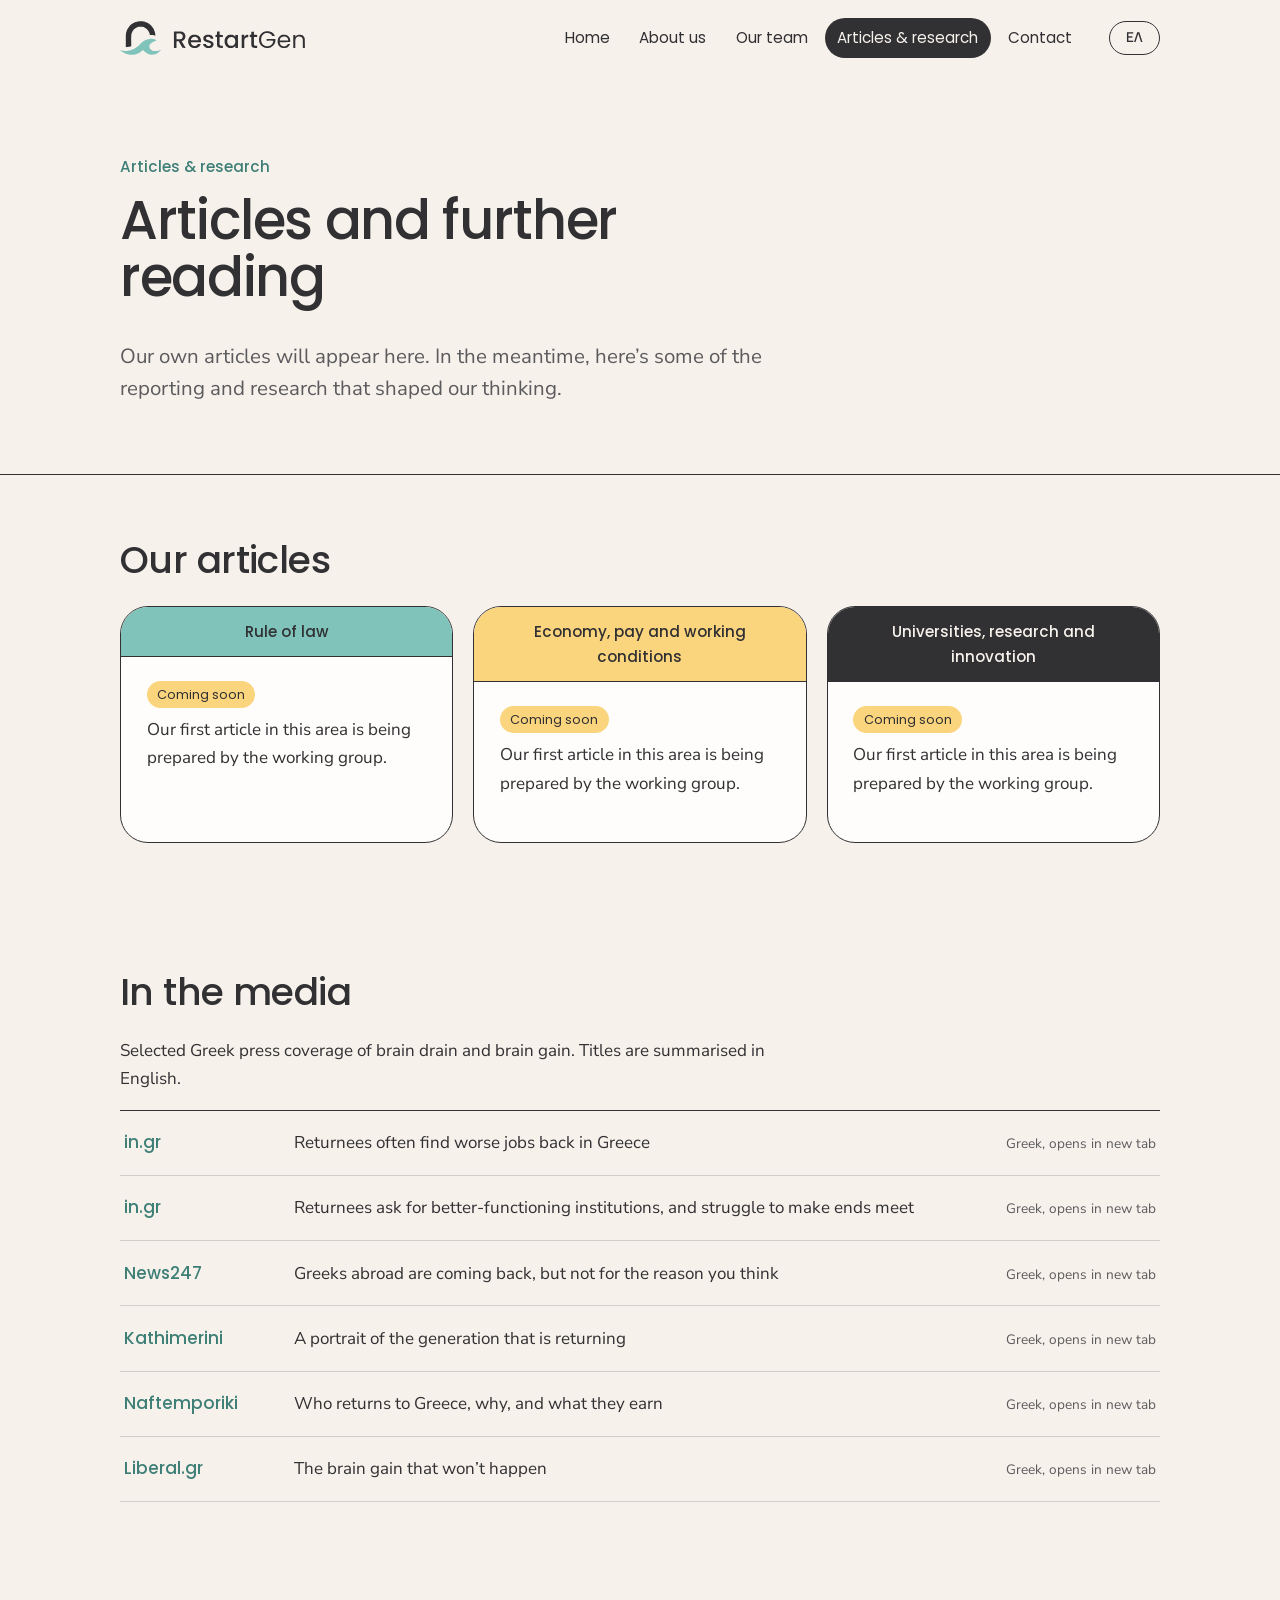
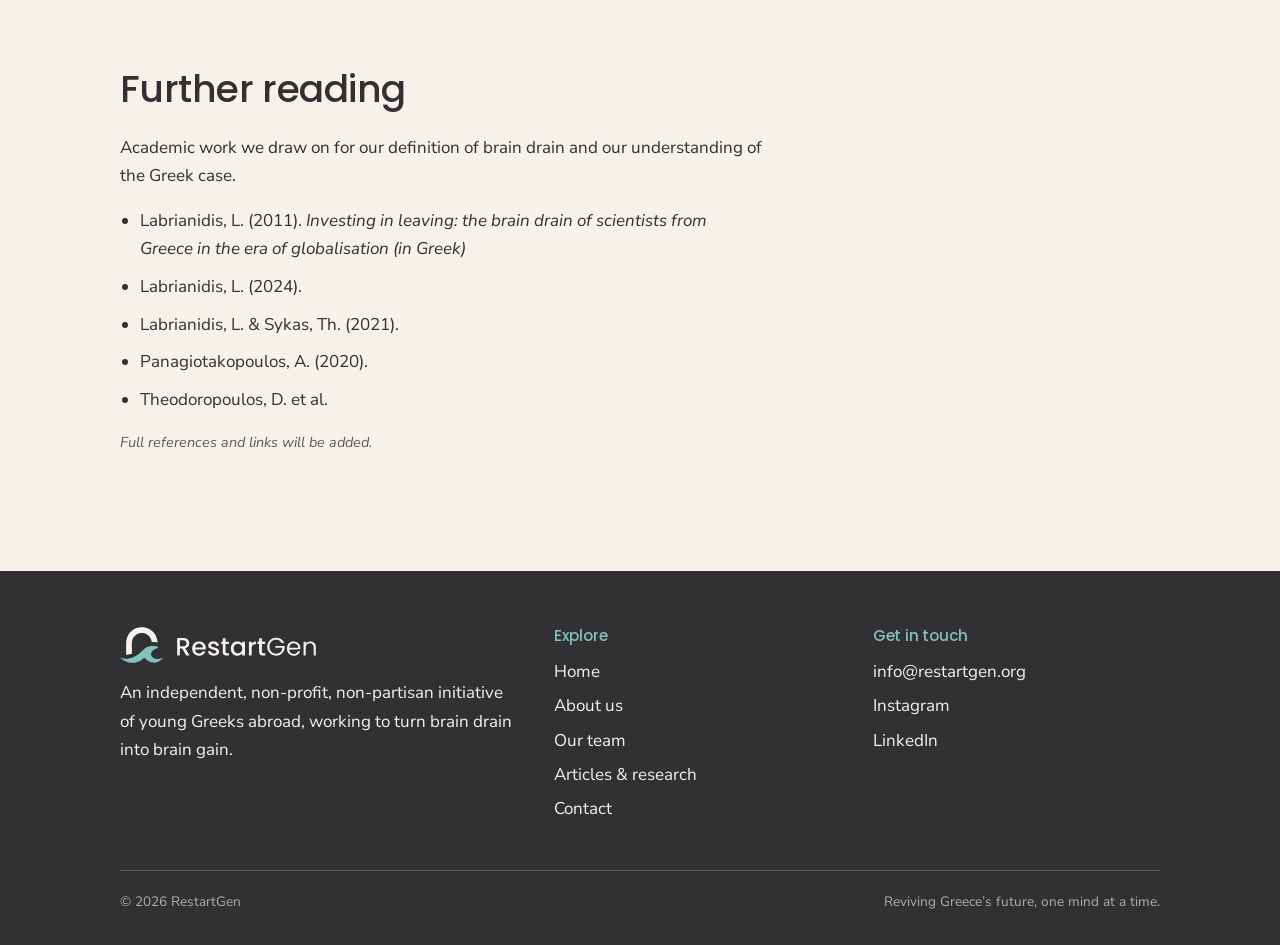
==== commit 8fa06162: "Remove remaining mentions of announcements and events Co-Authored-By: Claude Opus 5.5 <noreply@anthr" ====
--- a/articles.html
+++ b/articles.html
@@ -32,8 +32,8 @@
 <section class="page-hero">
   <div class="wrap">
     <p lang="en" class="kicker">Articles &amp; research</p><p lang="el" class="kicker">Άρθρα &amp; έρευνα</p>
-    <h1 lang="en">Articles, announcements and further reading</h1><h1 lang="el">Άρθρα, ανακοινώσεις και περαιτέρω υλικό</h1>
-    <p lang="en" class="lead">Our own writing and event news will appear here. In the meantime, here’s some of the reporting and research that shaped our thinking.</p><p lang="el" class="lead">Εδώ θα δημοσιεύονται τα άρθρα και οι ανακοινώσεις μας. Στο μεταξύ, ακολουθεί μέρος της αρθρογραφίας και της έρευνας που διαμόρφωσε τη σκέψη μας.</p>
+    <h1 lang="en">Articles and further reading</h1><h1 lang="el">Άρθρα και περαιτέρω υλικό</h1>
+    <p lang="en" class="lead">Our own articles will appear here. In the meantime, here’s some of the reporting and research that shaped our thinking.</p><p lang="el" class="lead">Εδώ θα δημοσιεύονται τα άρθρα μας. Στο μεταξύ, ακολουθεί μέρος της αρθρογραφίας και της έρευνας που διαμόρφωσε τη σκέψη μας.</p>
   </div>
 </section>
 <section class="section-tight">
